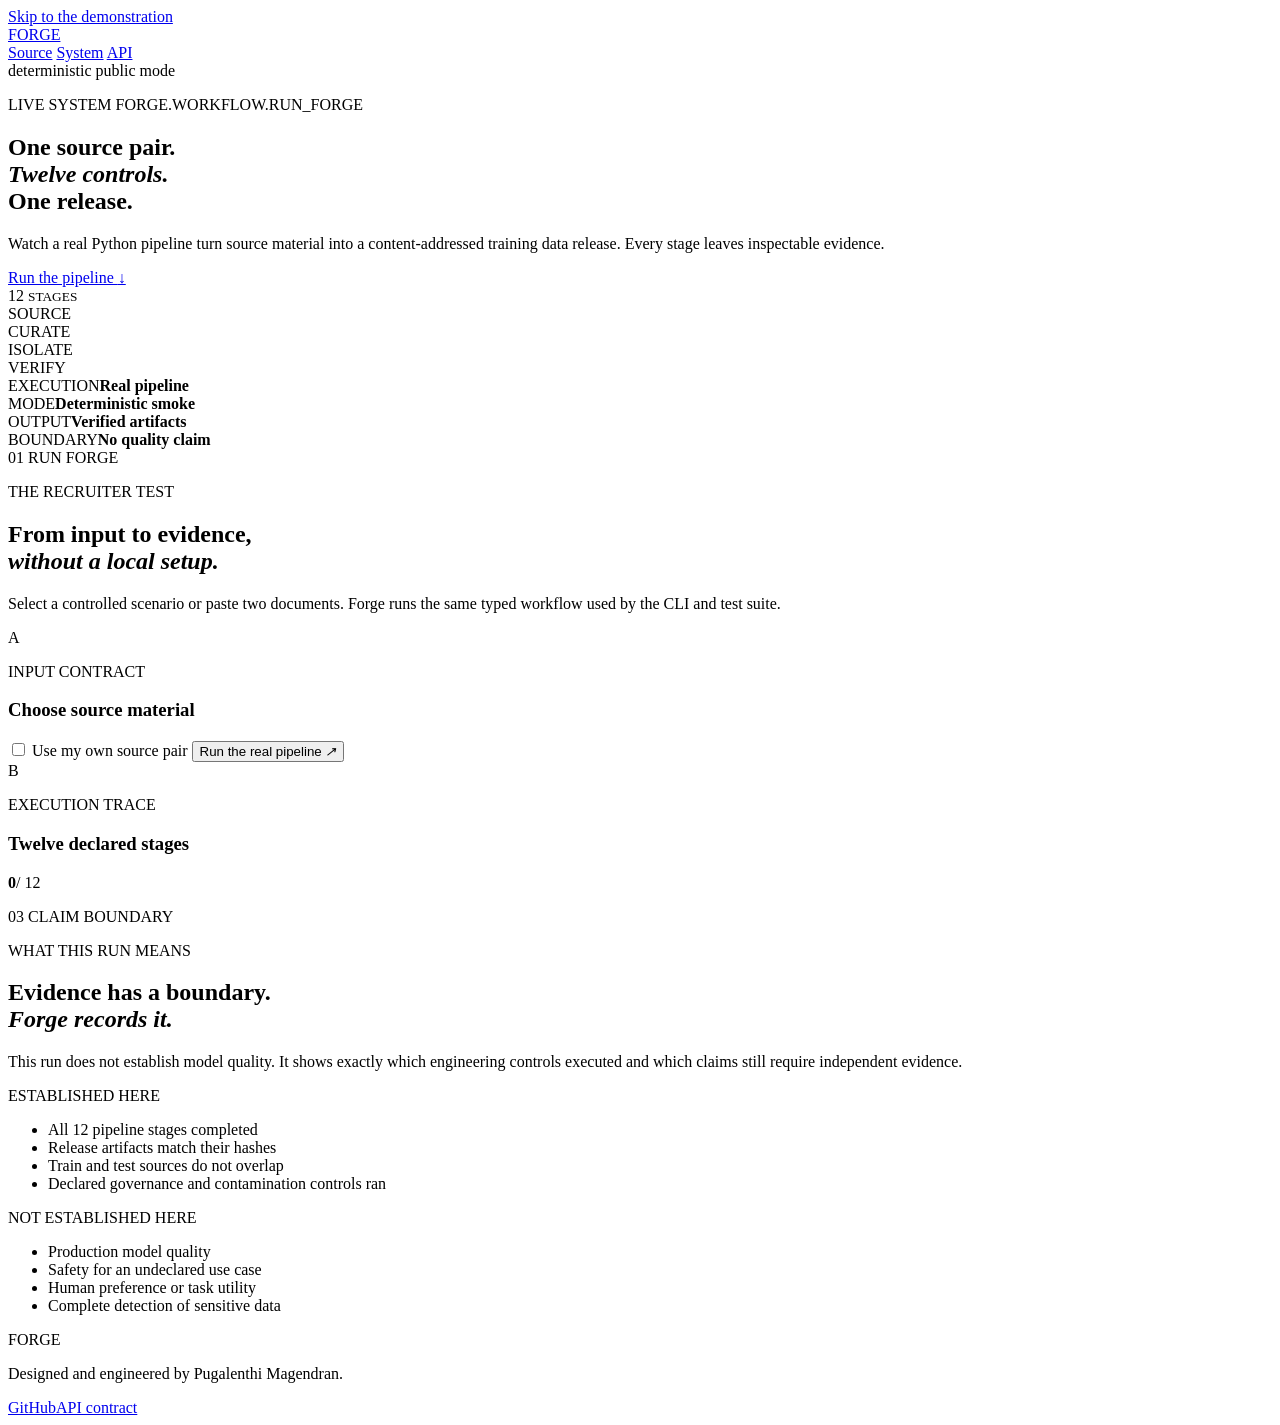
==== src/forge/web_static/index.html @ 93bface0 "Add the real hosted Forge demonstration" ====
<!doctype html>
<html lang="en">
  <head>
    <meta charset="utf-8">
    <meta name="viewport" content="width=device-width, initial-scale=1">
    <meta name="description" content="Run the real Forge training data pipeline and inspect its release evidence in the browser.">
    <title>Forge | Verifiable training data releases</title>
    <link rel="stylesheet" href="/static/style.css">
    <script src="/static/app.js" defer></script>
  </head>
  <body>
    <a class="skip-link" href="#workspace">Skip to the demonstration</a>

    <header class="site-header">
      <a class="brand" href="/" aria-label="Forge home">
        <span class="brand-glyph" aria-hidden="true"><i></i><i></i><i></i></span>
        <span>FORGE</span>
      </a>
      <nav aria-label="Project links">
        <a href="https://github.com/pugalenthi0928/training-data-factory">Source</a>
        <a href="https://pugalenthi0928.github.io/training-data-factory/technical.html">System</a>
        <a href="/api/docs">API</a>
      </nav>
      <div class="system-status"><span></span> deterministic public mode</div>
    </header>

    <main>
      <section class="hero" aria-labelledby="hero-title">
        <div class="hero-copy">
          <p class="eyebrow"><span>LIVE SYSTEM</span> FORGE.WORKFLOW.RUN_FORGE</p>
          <h1 id="hero-title">One source pair.<br><em>Twelve controls.</em><br>One release.</h1>
          <p class="hero-intro">Watch a real Python pipeline turn source material into a content-addressed training data release. Every stage leaves inspectable evidence.</p>
          <a class="text-link" href="#workspace">Run the pipeline <span aria-hidden="true">↓</span></a>
        </div>

        <div class="hero-system" aria-label="Forge system contract">
          <div class="orbit orbit-one"></div>
          <div class="orbit orbit-two"></div>
          <div class="core-mark">
            <span>12</span>
            <small>STAGES</small>
          </div>
          <div class="orbit-label label-a">SOURCE</div>
          <div class="orbit-label label-b">CURATE</div>
          <div class="orbit-label label-c">ISOLATE</div>
          <div class="orbit-label label-d">VERIFY</div>
          <span class="signal signal-a"></span>
          <span class="signal signal-b"></span>
          <span class="signal signal-c"></span>
          <span class="signal signal-d"></span>
        </div>

        <div class="claim-ribbon">
          <div><span>EXECUTION</span><strong>Real pipeline</strong></div>
          <div><span>MODE</span><strong>Deterministic smoke</strong></div>
          <div><span>OUTPUT</span><strong>Verified artifacts</strong></div>
          <div><span>BOUNDARY</span><strong>No quality claim</strong></div>
        </div>
      </section>

      <section class="workspace" id="workspace" aria-labelledby="workspace-title">
        <div class="section-index"><span>01</span> RUN FORGE</div>
        <div class="workspace-heading">
          <p class="eyebrow">THE RECRUITER TEST</p>
          <h2 id="workspace-title">From input to evidence,<br><em>without a local setup.</em></h2>
          <p>Select a controlled scenario or paste two documents. Forge runs the same typed workflow used by the CLI and test suite.</p>
        </div>

        <div class="run-console">
          <section class="run-controls" aria-labelledby="source-title">
            <div class="panel-heading">
              <span class="panel-number">A</span>
              <div>
                <p>INPUT CONTRACT</p>
                <h3 id="source-title">Choose source material</h3>
              </div>
            </div>

            <div id="preset-list" class="preset-list" role="radiogroup" aria-label="Demonstration preset"></div>

            <label class="custom-switch">
              <input type="checkbox" id="custom-toggle">
              <span class="switch-track"><i></i></span>
              <span>Use my own source pair</span>
            </label>

            <div class="custom-inputs" id="custom-inputs" hidden>
              <label>
                <span>Source 01 <i id="count-one">0 / 320 minimum</i></span>
                <input id="title-one" type="text" maxlength="80" value="Operating policy" aria-label="First document title">
                <textarea id="document-one" maxlength="12000" rows="7" placeholder="Paste the first source document here"></textarea>
              </label>
              <label>
                <span>Source 02 <i id="count-two">0 / 320 minimum</i></span>
                <input id="title-two" type="text" maxlength="80" value="Evaluation protocol" aria-label="Second document title">
                <textarea id="document-two" maxlength="12000" rows="7" placeholder="Paste the second source document here"></textarea>
              </label>
              <p class="input-note">Custom text is processed for this temporary smoke run. Do not paste secrets or personal data.</p>
            </div>

            <button class="run-button" id="run-button" type="button">
              <span>Run the real pipeline</span>
              <i aria-hidden="true">↗</i>
            </button>
            <div id="run-message" class="run-message" role="status" aria-live="polite"></div>
          </section>

          <section class="pipeline-panel" aria-labelledby="pipeline-title">
            <div class="panel-heading">
              <span class="panel-number">B</span>
              <div>
                <p>EXECUTION TRACE</p>
                <h3 id="pipeline-title">Twelve declared stages</h3>
              </div>
              <div class="pipeline-counter"><strong id="completed-count">0</strong><span>/ 12</span></div>
            </div>
            <div class="pipeline-progress" aria-hidden="true"><i id="progress-bar"></i></div>
            <ol id="stage-list" class="stage-list"></ol>
          </section>
        </div>
      </section>

      <section class="result-section" id="result-section" hidden aria-labelledby="result-title">
        <div class="section-index light"><span>02</span> RELEASE EVIDENCE</div>
        <div class="result-header">
          <div>
            <p class="eyebrow">VERIFICATION PASSED</p>
            <h2 id="result-title">A release you can<br><em>open and question.</em></h2>
          </div>
          <div class="release-identity">
            <span>CONTENT ADDRESS</span>
            <code id="release-id">forge_pending</code>
            <small id="run-duration">Completed in 0.0 seconds</small>
          </div>
        </div>

        <div class="metric-grid">
          <article><span>RECORDS</span><strong id="metric-records">0</strong><small>train + test</small></article>
          <article><span>GATES</span><strong id="metric-gates">0</strong><small>passed</small></article>
          <article><span>SOURCE OVERLAP</span><strong id="metric-overlap">0</strong><small>required result</small></article>
          <article><span>CONTAMINATION</span><strong id="metric-contamination">0</strong><small>flagged records</small></article>
        </div>

        <div class="evidence-layout">
          <aside class="artifact-nav">
            <div class="artifact-heading">
              <span>ARTIFACT INDEX</span>
              <small id="artifact-count">0 FILES</small>
            </div>
            <div id="artifact-list" role="tablist" aria-label="Release artifacts"></div>
            <a class="download-button" id="download-button" href="#">
              <span>Download evidence bundle</span><i>ZIP</i>
            </a>
          </aside>
          <div class="artifact-viewer">
            <div class="viewer-bar">
              <div><span></span><span></span><span></span></div>
              <code id="viewer-filename">release_manifest.json</code>
              <small id="viewer-size">0 KB</small>
            </div>
            <pre id="artifact-content" tabindex="0">Select an artifact to inspect its contents.</pre>
          </div>
        </div>
      </section>

      <section class="boundary-section" aria-labelledby="boundary-title">
        <div class="section-index"><span>03</span> CLAIM BOUNDARY</div>
        <div class="boundary-title">
          <p class="eyebrow">WHAT THIS RUN MEANS</p>
          <h2 id="boundary-title">Evidence has a boundary.<br><em>Forge records it.</em></h2>
          <p class="boundary-intro">This run does not establish model quality. It shows exactly which engineering controls executed and which claims still require independent evidence.</p>
        </div>
        <div class="boundary-grid">
          <article class="established">
            <span>ESTABLISHED HERE</span>
            <ul>
              <li>All 12 pipeline stages completed</li>
              <li>Release artifacts match their hashes</li>
              <li>Train and test sources do not overlap</li>
              <li>Declared governance and contamination controls ran</li>
            </ul>
          </article>
          <article class="not-established">
            <span>NOT ESTABLISHED HERE</span>
            <ul>
              <li>Production model quality</li>
              <li>Safety for an undeclared use case</li>
              <li>Human preference or task utility</li>
              <li>Complete detection of sensitive data</li>
            </ul>
          </article>
        </div>
      </section>
    </main>

    <footer>
      <div class="brand footer-brand"><span class="brand-glyph" aria-hidden="true"><i></i><i></i><i></i></span><span>FORGE</span></div>
      <p>Designed and engineered by Pugalenthi Magendran.</p>
      <div><a href="https://github.com/pugalenthi0928/training-data-factory">GitHub</a><a href="/api/docs">API contract</a></div>
    </footer>
  </body>
</html>
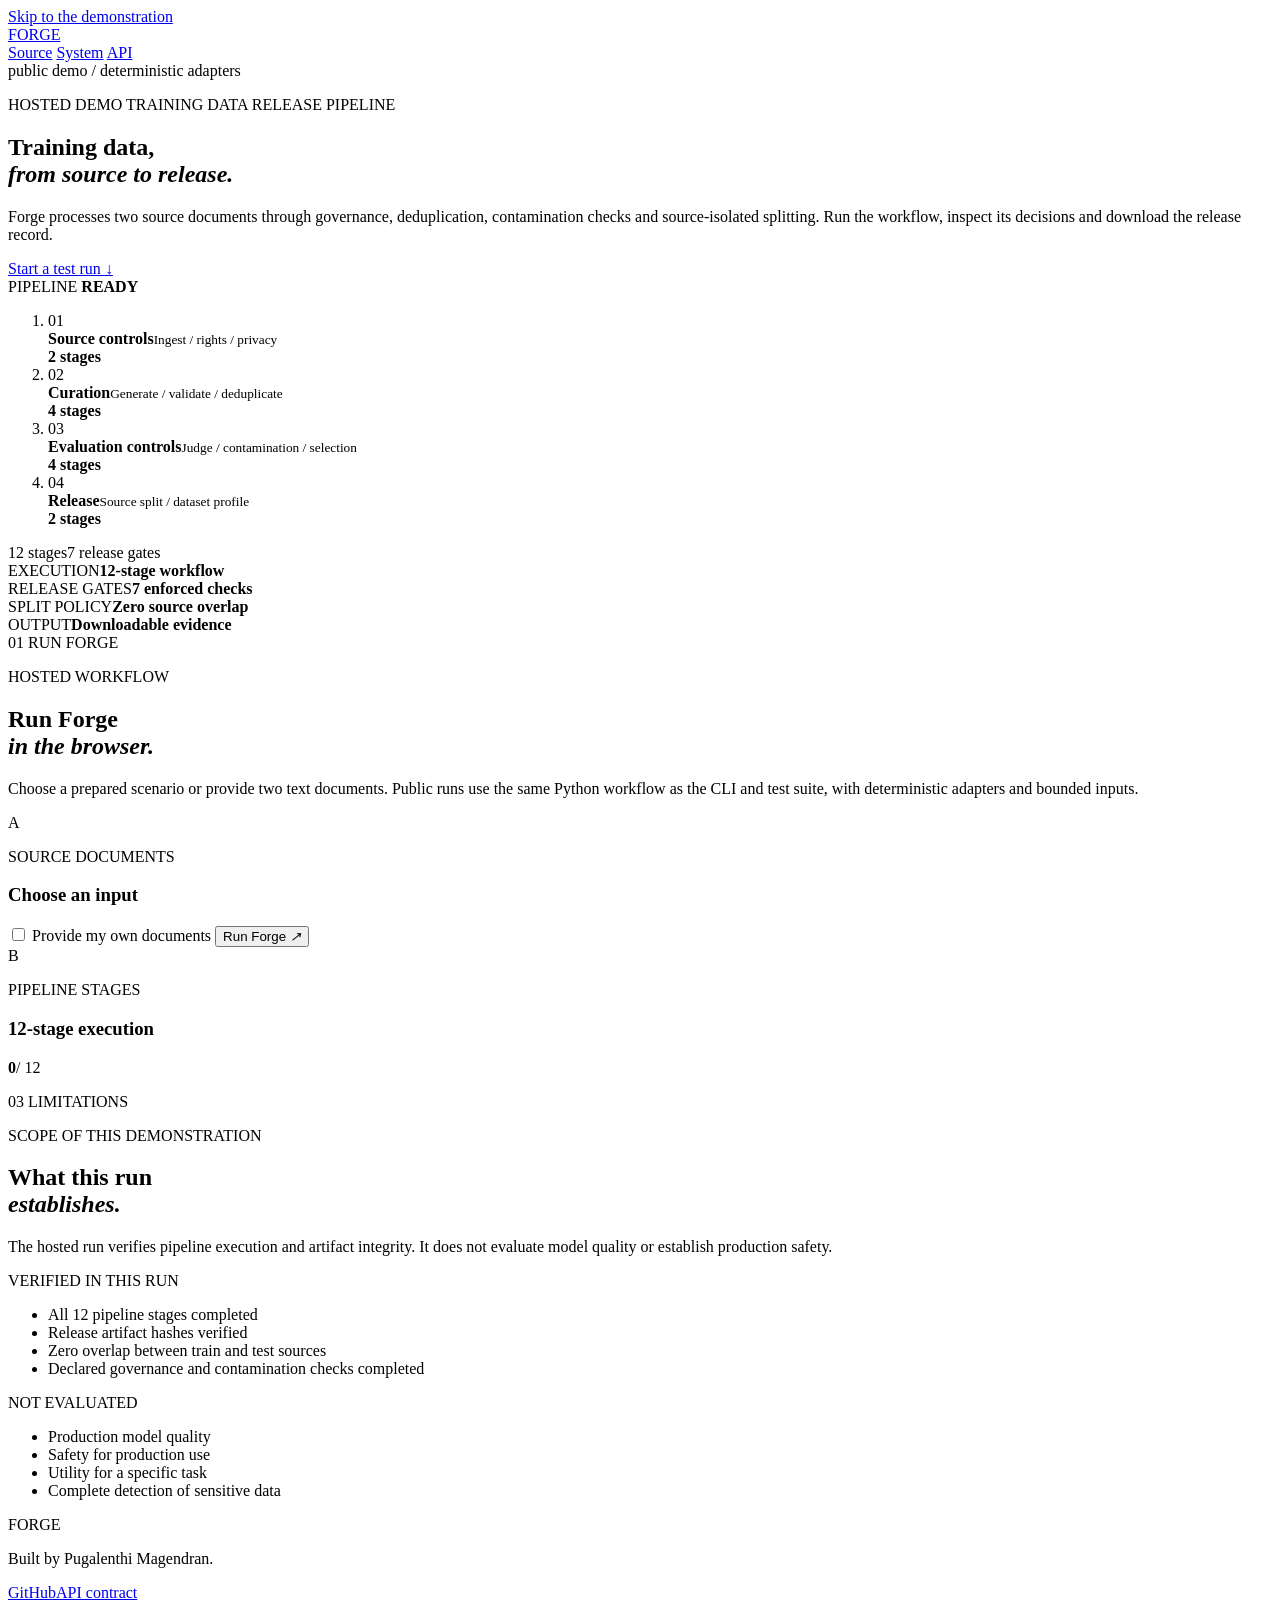
==== commit 815afd79: "Polish Forge demo copy and structure" ====
--- a/src/forge/web_static/index.html
+++ b/src/forge/web_static/index.html
@@ -3,8 +3,8 @@
   <head>
     <meta charset="utf-8">
     <meta name="viewport" content="width=device-width, initial-scale=1">
-    <meta name="description" content="Run the real Forge training data pipeline and inspect its release evidence in the browser.">
-    <title>Forge | Verifiable training data releases</title>
+    <meta name="description" content="Run Forge's 12-stage training data pipeline and inspect its provenance, governance, split and release artifacts.">
+    <title>Forge | Training data release pipeline</title>
     <link rel="stylesheet" href="/static/style.css">
     <script src="/static/app.js" defer></script>
   </head>
@@ -21,49 +21,46 @@
         <a href="https://pugalenthi0928.github.io/training-data-factory/technical.html">System</a>
         <a href="/api/docs">API</a>
       </nav>
-      <div class="system-status"><span></span> deterministic public mode</div>
+      <div class="system-status"><span></span> public demo / deterministic adapters</div>
     </header>
 
     <main>
       <section class="hero" aria-labelledby="hero-title">
         <div class="hero-copy">
-          <p class="eyebrow"><span>LIVE SYSTEM</span> FORGE.WORKFLOW.RUN_FORGE</p>
-          <h1 id="hero-title">One source pair.<br><em>Twelve controls.</em><br>One release.</h1>
-          <p class="hero-intro">Watch a real Python pipeline turn source material into a content-addressed training data release. Every stage leaves inspectable evidence.</p>
-          <a class="text-link" href="#workspace">Run the pipeline <span aria-hidden="true">↓</span></a>
+          <p class="eyebrow"><span>HOSTED DEMO</span> TRAINING DATA RELEASE PIPELINE</p>
+          <h1 id="hero-title">Training data,<br><em>from source to release.</em></h1>
+          <p class="hero-intro">Forge processes two source documents through governance, deduplication, contamination checks and source-isolated splitting. Run the workflow, inspect its decisions and download the release record.</p>
+          <a class="text-link" href="#workspace">Start a test run <span aria-hidden="true">↓</span></a>
         </div>
 
-        <div class="hero-system" aria-label="Forge system contract">
-          <div class="orbit orbit-one"></div>
-          <div class="orbit orbit-two"></div>
-          <div class="core-mark">
-            <span>12</span>
-            <small>STAGES</small>
+        <div class="hero-system" aria-label="Forge pipeline overview">
+          <div class="pipeline-card-header">
+            <span>PIPELINE</span>
+            <strong><i></i> READY</strong>
           </div>
-          <div class="orbit-label label-a">SOURCE</div>
-          <div class="orbit-label label-b">CURATE</div>
-          <div class="orbit-label label-c">ISOLATE</div>
-          <div class="orbit-label label-d">VERIFY</div>
-          <span class="signal signal-a"></span>
-          <span class="signal signal-b"></span>
-          <span class="signal signal-c"></span>
-          <span class="signal signal-d"></span>
+          <ol class="pipeline-map">
+            <li><span>01</span><div><strong>Source controls</strong><small>Ingest / rights / privacy</small></div><b>2 stages</b></li>
+            <li><span>02</span><div><strong>Curation</strong><small>Generate / validate / deduplicate</small></div><b>4 stages</b></li>
+            <li><span>03</span><div><strong>Evaluation controls</strong><small>Judge / contamination / selection</small></div><b>4 stages</b></li>
+            <li><span>04</span><div><strong>Release</strong><small>Source split / dataset profile</small></div><b>2 stages</b></li>
+          </ol>
+          <div class="pipeline-card-footer"><span>12 stages</span><span>7 release gates</span></div>
         </div>
 
         <div class="claim-ribbon">
-          <div><span>EXECUTION</span><strong>Real pipeline</strong></div>
-          <div><span>MODE</span><strong>Deterministic smoke</strong></div>
-          <div><span>OUTPUT</span><strong>Verified artifacts</strong></div>
-          <div><span>BOUNDARY</span><strong>No quality claim</strong></div>
+          <div><span>EXECUTION</span><strong>12-stage workflow</strong></div>
+          <div><span>RELEASE GATES</span><strong>7 enforced checks</strong></div>
+          <div><span>SPLIT POLICY</span><strong>Zero source overlap</strong></div>
+          <div><span>OUTPUT</span><strong>Downloadable evidence</strong></div>
         </div>
       </section>
 
       <section class="workspace" id="workspace" aria-labelledby="workspace-title">
         <div class="section-index"><span>01</span> RUN FORGE</div>
         <div class="workspace-heading">
-          <p class="eyebrow">THE RECRUITER TEST</p>
-          <h2 id="workspace-title">From input to evidence,<br><em>without a local setup.</em></h2>
-          <p>Select a controlled scenario or paste two documents. Forge runs the same typed workflow used by the CLI and test suite.</p>
+          <p class="eyebrow">HOSTED WORKFLOW</p>
+          <h2 id="workspace-title">Run Forge<br><em>in the browser.</em></h2>
+          <p>Choose a prepared scenario or provide two text documents. Public runs use the same Python workflow as the CLI and test suite, with deterministic adapters and bounded inputs.</p>
         </div>
 
         <div class="run-console">
@@ -71,8 +68,8 @@
             <div class="panel-heading">
               <span class="panel-number">A</span>
               <div>
-                <p>INPUT CONTRACT</p>
-                <h3 id="source-title">Choose source material</h3>
+                <p>SOURCE DOCUMENTS</p>
+                <h3 id="source-title">Choose an input</h3>
               </div>
             </div>
 
@@ -81,7 +78,7 @@
             <label class="custom-switch">
               <input type="checkbox" id="custom-toggle">
               <span class="switch-track"><i></i></span>
-              <span>Use my own source pair</span>
+              <span>Provide my own documents</span>
             </label>
 
             <div class="custom-inputs" id="custom-inputs" hidden>
@@ -99,7 +96,7 @@
             </div>
 
             <button class="run-button" id="run-button" type="button">
-              <span>Run the real pipeline</span>
+              <span>Run Forge</span>
               <i aria-hidden="true">↗</i>
             </button>
             <div id="run-message" class="run-message" role="status" aria-live="polite"></div>
@@ -109,8 +106,8 @@
             <div class="panel-heading">
               <span class="panel-number">B</span>
               <div>
-                <p>EXECUTION TRACE</p>
-                <h3 id="pipeline-title">Twelve declared stages</h3>
+                <p>PIPELINE STAGES</p>
+                <h3 id="pipeline-title">12-stage execution</h3>
               </div>
               <div class="pipeline-counter"><strong id="completed-count">0</strong><span>/ 12</span></div>
             </div>
@@ -121,14 +118,14 @@
       </section>
 
       <section class="result-section" id="result-section" hidden aria-labelledby="result-title">
-        <div class="section-index light"><span>02</span> RELEASE EVIDENCE</div>
+        <div class="section-index light"><span>02</span> RUN OUTPUT</div>
         <div class="result-header">
           <div>
             <p class="eyebrow">VERIFICATION PASSED</p>
-            <h2 id="result-title">A release you can<br><em>open and question.</em></h2>
+            <h2 id="result-title">Inspect the<br><em>release record.</em></h2>
           </div>
           <div class="release-identity">
-            <span>CONTENT ADDRESS</span>
+            <span>RELEASE ID</span>
             <code id="release-id">forge_pending</code>
             <small id="run-duration">Completed in 0.0 seconds</small>
           </div>
@@ -136,20 +133,20 @@
 
         <div class="metric-grid">
           <article><span>RECORDS</span><strong id="metric-records">0</strong><small>train + test</small></article>
-          <article><span>GATES</span><strong id="metric-gates">0</strong><small>passed</small></article>
+          <article><span>RELEASE GATES</span><strong id="metric-gates">0</strong><small>passed</small></article>
           <article><span>SOURCE OVERLAP</span><strong id="metric-overlap">0</strong><small>required result</small></article>
-          <article><span>CONTAMINATION</span><strong id="metric-contamination">0</strong><small>flagged records</small></article>
+          <article><span>CONTAMINATION FLAGS</span><strong id="metric-contamination">0</strong><small>records</small></article>
         </div>
 
         <div class="evidence-layout">
           <aside class="artifact-nav">
             <div class="artifact-heading">
-              <span>ARTIFACT INDEX</span>
+              <span>RELEASE FILES</span>
               <small id="artifact-count">0 FILES</small>
             </div>
             <div id="artifact-list" role="tablist" aria-label="Release artifacts"></div>
             <a class="download-button" id="download-button" href="#">
-              <span>Download evidence bundle</span><i>ZIP</i>
+              <span>Download all files</span><i>ZIP</i>
             </a>
           </aside>
           <div class="artifact-viewer">
@@ -158,34 +155,34 @@
               <code id="viewer-filename">release_manifest.json</code>
               <small id="viewer-size">0 KB</small>
             </div>
-            <pre id="artifact-content" tabindex="0">Select an artifact to inspect its contents.</pre>
+            <pre id="artifact-content" tabindex="0">Choose a file to inspect it.</pre>
           </div>
         </div>
       </section>
 
       <section class="boundary-section" aria-labelledby="boundary-title">
-        <div class="section-index"><span>03</span> CLAIM BOUNDARY</div>
+        <div class="section-index"><span>03</span> LIMITATIONS</div>
         <div class="boundary-title">
-          <p class="eyebrow">WHAT THIS RUN MEANS</p>
-          <h2 id="boundary-title">Evidence has a boundary.<br><em>Forge records it.</em></h2>
-          <p class="boundary-intro">This run does not establish model quality. It shows exactly which engineering controls executed and which claims still require independent evidence.</p>
+          <p class="eyebrow">SCOPE OF THIS DEMONSTRATION</p>
+          <h2 id="boundary-title">What this run<br><em>establishes.</em></h2>
+          <p class="boundary-intro">The hosted run verifies pipeline execution and artifact integrity. It does not evaluate model quality or establish production safety.</p>
         </div>
         <div class="boundary-grid">
           <article class="established">
-            <span>ESTABLISHED HERE</span>
+            <span>VERIFIED IN THIS RUN</span>
             <ul>
               <li>All 12 pipeline stages completed</li>
-              <li>Release artifacts match their hashes</li>
-              <li>Train and test sources do not overlap</li>
-              <li>Declared governance and contamination controls ran</li>
+              <li>Release artifact hashes verified</li>
+              <li>Zero overlap between train and test sources</li>
+              <li>Declared governance and contamination checks completed</li>
             </ul>
           </article>
           <article class="not-established">
-            <span>NOT ESTABLISHED HERE</span>
+            <span>NOT EVALUATED</span>
             <ul>
               <li>Production model quality</li>
-              <li>Safety for an undeclared use case</li>
-              <li>Human preference or task utility</li>
+              <li>Safety for production use</li>
+              <li>Utility for a specific task</li>
               <li>Complete detection of sensitive data</li>
             </ul>
           </article>
@@ -195,7 +192,7 @@
 
     <footer>
       <div class="brand footer-brand"><span class="brand-glyph" aria-hidden="true"><i></i><i></i><i></i></span><span>FORGE</span></div>
-      <p>Designed and engineered by Pugalenthi Magendran.</p>
+      <p>Built by Pugalenthi Magendran.</p>
       <div><a href="https://github.com/pugalenthi0928/training-data-factory">GitHub</a><a href="/api/docs">API contract</a></div>
     </footer>
   </body>
